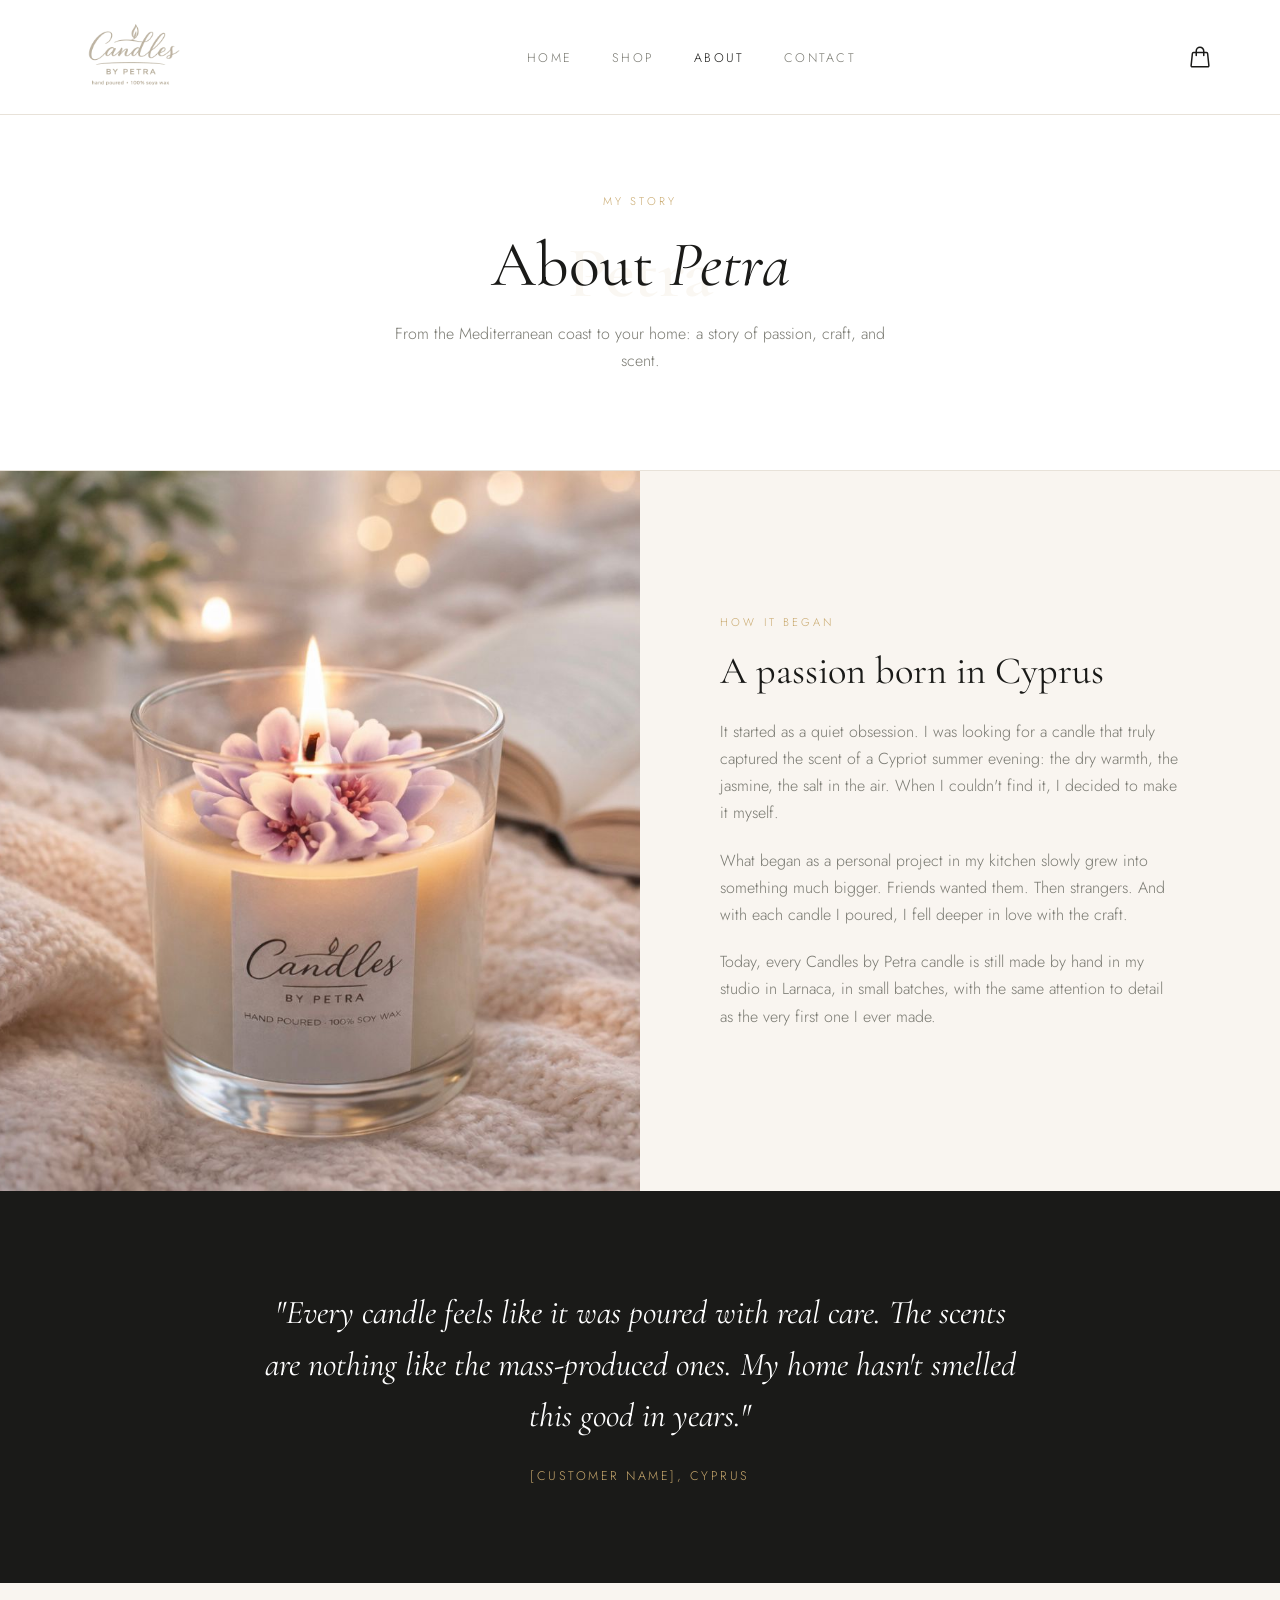
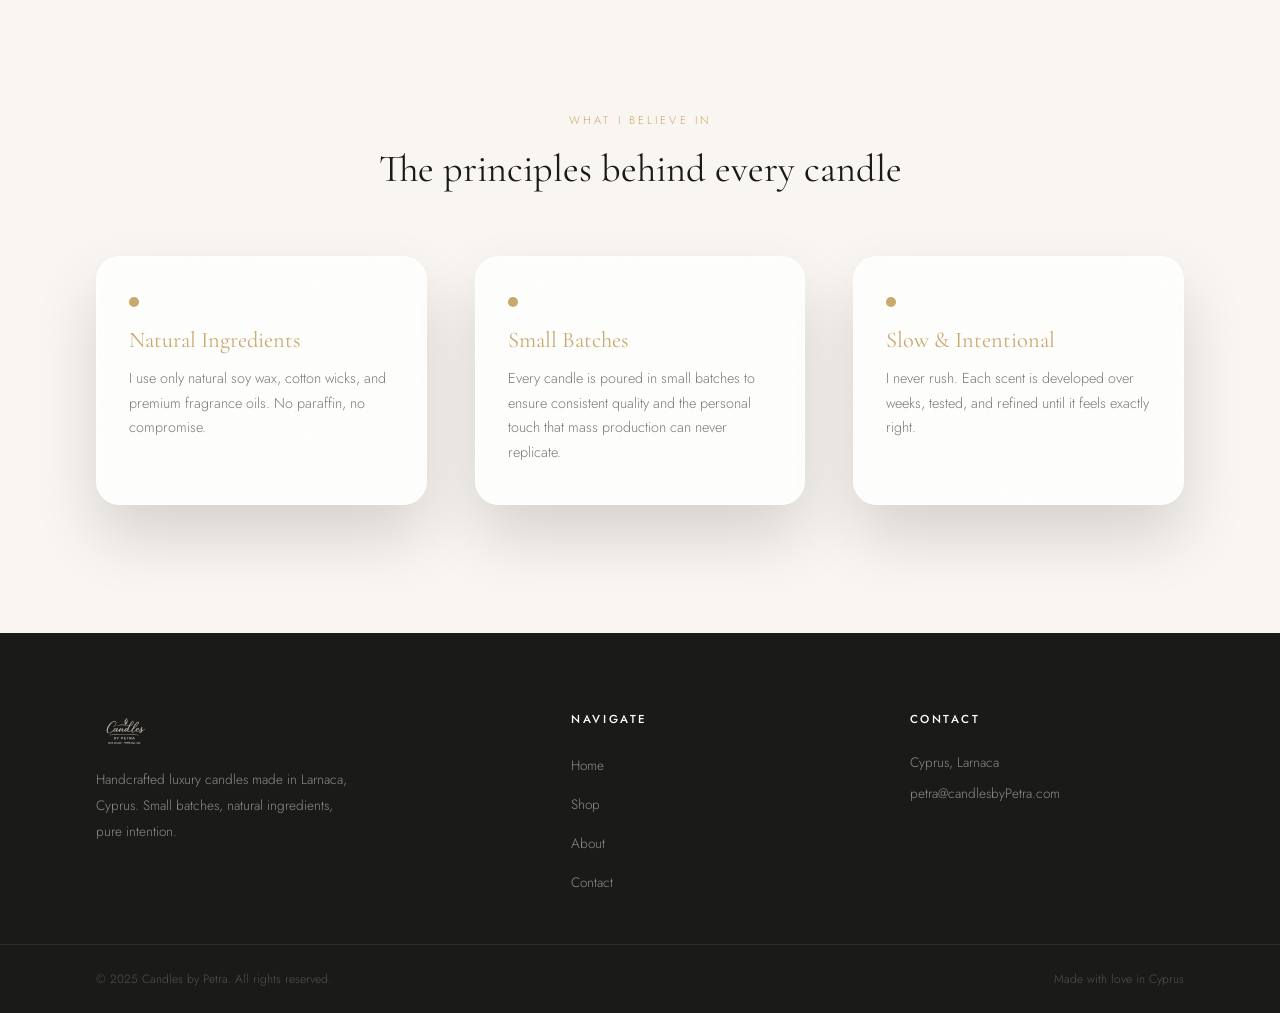
==== pages/about/about.html @ 999c13f8 "Make Návrh 1 a fully self-contained site Copy the live site's Shop/About/Contact pages (with their c" ====
<!DOCTYPE html>
<html lang="en">
<head>
  <meta charset="UTF-8">
  <meta name="viewport" content="width=device-width, initial-scale=1.0">
  <title>About — Candles by Petra</title>
  <meta name="description" content="The story behind Candles by Petra — handcrafted luxury candles made in Cyprus.">
  <link href="https://fonts.googleapis.com/css2?family=Cormorant+Garamond:ital,wght@0,300;0,400;0,600;1,400&family=Jost:wght@200;300;400;500&display=swap" rel="stylesheet">
  <link rel="stylesheet" href="../../css/style.css">
</head>
<body>

  <!-- NAV -->
  <nav>
    <a class="nav-logo" href="../../index.html">
      <img src="../../images/logo.png" alt="Candles by Petra">
    </a>
    <ul class="nav-links">
      <li><a href="../../index.html">Home</a></li>
      <li><a href="../shop/shop.html">Shop</a></li>
      <li><a href="about.html" class="active">About</a></li>
      <li><a href="../contact/contact.html">Contact</a></li>
    </ul>
    <button class="nav-hamburger" onclick="toggleMobileMenu()" aria-label="Menu">
      <svg width="22" height="16" viewBox="0 0 22 16" fill="none" stroke="currentColor" stroke-width="2" stroke-linecap="round">
        <line x1="0" y1="1" x2="22" y2="1"/><line x1="0" y1="8" x2="22" y2="8"/><line x1="0" y1="15" x2="22" y2="15"/>
      </svg>
    </button>
    <button class="cart-icon-btn" onclick="window.location.href='../shop/shop.html'">
      <svg xmlns="http://www.w3.org/2000/svg" fill="none" viewBox="0 0 24 24" stroke-width="1.5" stroke="currentColor">
        <path stroke-linecap="round" stroke-linejoin="round" d="M15.75 10.5V6a3.75 3.75 0 1 0-7.5 0v4.5m11.356-1.993 1.263 12c.07.665-.45 1.243-1.119 1.243H4.25a1.125 1.125 0 0 1-1.12-1.243l1.264-12A1.125 1.125 0 0 1 5.513 7.5h12.974c.576 0 1.059.435 1.119 1.007Z" />
      </svg>
      <span class="cart-badge" id="about-badge"></span>
    </button>
  </nav>

  <div id="mobile-menu" class="nav-mobile-menu">
    <button class="nav-mobile-close" onclick="toggleMobileMenu()">&times;</button>
    <a href="../../index.html">Home</a>
    <a href="../shop/shop.html">Shop</a>
    <a href="about.html" class="active">About</a>
    <a href="../contact/contact.html">Contact</a>
  </div>

  <!-- PAGE HEADER -->
  <div class="page-header">
    <span class="watermark-text">Petra</span>
    <span class="section-label">My Story</span>
    <h1>About <em>Petra</em></h1>
    <p>From the Mediterranean coast to your home: a story of passion, craft, and scent.</p>
  </div>

  <!-- STORY SECTION -->
  <section class="about-story">
    <div class="about-story-image">
      <img src="../../images/levander2.jpeg" alt="Petra crafting candles">
    </div>
    <div class="about-story-content">
      <span class="section-label">How it began</span>
      <h2>A passion born in Cyprus</h2>
      <p>
        It started as a quiet obsession. I was looking for a candle that truly captured the scent of a Cypriot summer evening: the dry warmth, the jasmine, the salt in the air. When I couldn't find it, I decided to make it myself.
      </p>
      <p>
        What began as a personal project in my kitchen slowly grew into something much bigger. Friends wanted them. Then strangers. And with each candle I poured, I fell deeper in love with the craft.
      </p>
      <p>
        Today, every Candles by Petra candle is still made by hand in my studio in Larnaca, in small batches, with the same attention to detail as the very first one I ever made.
      </p>
    </div>
  </section>

  <!-- TESTIMONIAL -->
  <section class="testimonial-section">
    <p class="testimonial-quote">"Every candle feels like it was poured with real care. The scents are nothing like the mass-produced ones. My home hasn't smelled this good in years."</p>
    <p class="testimonial-author">[Customer name], Cyprus</p>
  </section>

  <!-- VALUES -->
  <section class="about-values">
    <span class="section-label">What I believe in</span>
    <h2>The principles behind every candle</h2>

    <div class="values-grid">
      <div class="value-item card">
        <div class="origin-dot"></div>
        <h3>Natural Ingredients</h3>
        <p>I use only natural soy wax, cotton wicks, and premium fragrance oils. No paraffin, no compromise.</p>
      </div>
      <div class="value-item card">
        <div class="origin-dot"></div>
        <h3>Small Batches</h3>
        <p>Every candle is poured in small batches to ensure consistent quality and the personal touch that mass production can never replicate.</p>
      </div>
      <div class="value-item card">
        <div class="origin-dot"></div>
        <h3>Slow & Intentional</h3>
        <p>I never rush. Each scent is developed over weeks, tested, and refined until it feels exactly right.</p>
      </div>
    </div>
  </section>

  <!-- FOOTER -->
  <footer>
    <div class="footer-brand">
      <a class="footer-logo" href="../../index.html"><img src="../../images/logo.png" alt="Candles by Petra" style="height:38px;width:auto;"></a>
      <p>Handcrafted luxury candles made in Larnaca, Cyprus. Small batches, natural ingredients, pure intention.</p>
    </div>

    <div class="footer-col">
      <h4>Navigate</h4>
      <ul>
        <li><a href="../../index.html">Home</a></li>
        <li><a href="../shop/shop.html">Shop</a></li>
        <li><a href="about.html">About</a></li>
        <li><a href="../contact/contact.html">Contact</a></li>
      </ul>
    </div>

    <div class="footer-col">
      <h4>Contact</h4>
      <p>Cyprus, Larnaca</p>
      <p>petra@candlesbyPetra.com</p>
    </div>
  </footer>
  <div class="footer-bottom">
    <span>&copy; 2025 Candles by Petra. All rights reserved.</span>
    <span>Made with love in Cyprus</span>
  </div>

  <script>
    let mobileMenuScrollY = 0;
    function toggleMobileMenu(){
      const menu = document.getElementById('mobile-menu');
      const isOpen = menu.classList.toggle('open');
      if (isOpen) {
        mobileMenuScrollY = window.scrollY;
        document.body.style.position = 'fixed';
        document.body.style.top = -mobileMenuScrollY + 'px';
        document.body.style.width = '100%';
      } else {
        document.body.style.position = '';
        document.body.style.top = '';
        document.body.style.width = '';
        window.scrollTo(0, mobileMenuScrollY);
      }
    }
    const count = JSON.parse(localStorage.getItem('cbp_cart') || '[]').reduce((s,i) => s + i.qty, 0);
    const badge = document.getElementById('about-badge');
    if (count > 0) { badge.textContent = count; badge.style.display = 'flex'; }
  </script>
</body>
</html>
---- css/style.css ----
@import url('https://fonts.googleapis.com/css2?family=Cormorant+Garamond:ital,wght@0,300;0,400;0,500;1,300;1,400&family=Jost:wght@300;400;500&display=swap');

*, *::before, *::after {
  box-sizing: border-box;
  margin: 0;
  padding: 0;
}

:root {
  --cream: #f9f5f0;
  --white: #ffffff;
  --gold: #c9a96e;
  --gold-light: #e8d5b0;
  --dark: #1a1a18;
  --grey: #7a7a72;
  --border: #e8e2d9;
}

html {
  scroll-behavior: smooth;
}

body {
  background-color: var(--cream);
  color: var(--dark);
  font-family: 'Jost', sans-serif;
  font-weight: 300;
  font-size: 16px;
  line-height: 1.7;
}

h1, h2, h3, h4 {
  font-family: 'Cormorant Garamond', serif;
  font-weight: 400;
  line-height: 1.2;
}

a {
  color: inherit;
  text-decoration: none;
}

img {
  display: block;
  max-width: 100%;
}

/* ── NAV ── */

nav {
  position: fixed;
  top: 0;
  left: 0;
  right: 0;
  z-index: 100;
  display: flex;
  align-items: center;
  justify-content: space-between;
  padding: 0.75rem 4rem;
  background-color: rgba(255, 255, 255, 0.97);
  backdrop-filter: blur(8px);
  border-bottom: 1px solid var(--border);
}

.nav-logo {
  display: flex;
  align-items: center;
  gap: 0.6rem;
}

.nav-logo img {
  height: 90px;
  width: auto;
  object-fit: contain;
}

.nav-links {
  display: flex;
  gap: 2.5rem;
  list-style: none;
}

.nav-links a {
  font-size: 0.78rem;
  letter-spacing: 0.18em;
  text-transform: uppercase;
  color: var(--grey);
  transition: color 0.3s;
}

.nav-links a:hover,
.nav-links a.active {
  color: var(--dark);
}

/* ── HAMBURGER / MOBILE MENU ── */
.nav-hamburger {
  display: none;
  background: none; border: none; cursor: pointer;
  color: var(--grey); transition: color .2s;
  align-items: center; justify-content: center;
  width: 36px; height: 36px; flex-shrink: 0; padding: 0;
}
.nav-hamburger:hover { color: var(--dark); }

.nav-mobile-menu {
  display: none;
  position: fixed; inset: 0; z-index: 1000;
  background: rgba(249,245,240,.98);
  flex-direction: column; align-items: center; justify-content: center;
  gap: 2.5rem;
}
.nav-mobile-menu.open { display: flex; }
.nav-mobile-menu a {
  font-family: 'Cormorant Garamond', serif;
  font-size: 2.2rem; font-weight: 400; font-style: italic;
  color: rgba(26,26,24,.38); text-decoration: none;
  transition: color .25s;
}
.nav-mobile-menu a:hover,
.nav-mobile-menu a.active { color: var(--dark); }
.nav-mobile-close {
  position: absolute; top: 1.5rem; right: 1.5rem;
  background: none; border: none; cursor: pointer;
  color: rgba(26,26,24,.35); font-size: 2rem; line-height: 1;
  transition: color .2s; padding: .25rem;
}
.nav-mobile-close:hover { color: var(--dark); }

/* ── BUTTONS ── */

.btn {
  display: inline-block;
  padding: 0.85rem 2.5rem;
  font-family: 'Jost', sans-serif;
  font-size: 0.75rem;
  font-weight: 400;
  letter-spacing: 0.2em;
  text-transform: uppercase;
  transition: all 0.3s;
  cursor: pointer;
  border: none;
}

.btn-dark {
  background-color: var(--dark);
  color: var(--white);
}

.btn-dark:hover {
  background-color: var(--gold);
}

.btn-outline {
  background-color: transparent;
  color: var(--dark);
  border: 1px solid var(--dark);
}

.btn-outline:hover {
  background-color: var(--dark);
  color: var(--white);
}

.btn-gold {
  background-color: var(--gold);
  color: var(--white);
}

.btn-gold:hover {
  background-color: var(--dark);
}

/* ── GLASS CARD (shared component from homepage) ── */

.card {
  position: relative;
  background: rgba(255,255,255,.84);
  border-radius: 24px;
  border: 1px solid rgba(255,255,255,.75);
  box-shadow: 0 32px 64px rgba(0,0,0,.14);
}

.card::after {
  content: '';
  position: absolute; inset: 0; z-index: 99; pointer-events: none;
  background-image: url("data:image/svg+xml,%3Csvg viewBox='0 0 200 200' xmlns='http://www.w3.org/2000/svg'%3E%3Cfilter id='n'%3E%3CfeTurbulence type='fractalNoise' baseFrequency='0.75' numOctaves='4' stitchTiles='stitch'/%3E%3C/filter%3E%3Crect width='100%25' height='100%25' filter='url(%23n)' opacity='0.038'/%3E%3C/svg%3E");
  opacity: .5;
  border-radius: inherit;
}

/* ── ORIGIN BADGE (shared component from homepage) ── */

.origin-badge {
  display: inline-flex; align-items: center; gap: .5rem;
  background: rgba(255,255,255,.88);
  border: 1px solid rgba(255,255,255,.9); border-radius: 100px;
  padding: .3rem .85rem .3rem .55rem; width: fit-content;
  box-shadow: 0 2px 8px rgba(0,0,0,.05), 0 1px 0 rgba(255,255,255,.9) inset;
}

.origin-dot { width: 7px; height: 7px; border-radius: 50%; background: var(--gold); flex-shrink: 0; }
.origin-label { font-size: .6rem; letter-spacing: .16em; text-transform: uppercase; color: rgba(26,26,24,.5); }

/* ── PILL BUTTONS (shared component from homepage) ── */

.btn-pill {
  display: inline-flex; align-items: center; justify-content: center; gap: .55rem;
  padding: .75rem 1.7rem; border-radius: 100px;
  font-family: 'Jost', sans-serif; font-size: .68rem; letter-spacing: .15em; text-transform: uppercase;
  border: none; cursor: pointer;
  transition: transform .12s ease, box-shadow .12s ease;
}

.btn-pill-dark {
  background: linear-gradient(160deg,#2c2c2a,#1a1a18); color: #fff;
  box-shadow: 0 5px 16px rgba(0,0,0,.22), 0 1px 0 rgba(255,255,255,.09) inset, 0 -2px 0 rgba(0,0,0,.18) inset;
}
.btn-pill-dark:hover  { transform: translateY(-2px); box-shadow: 0 9px 22px rgba(0,0,0,.26), 0 1px 0 rgba(255,255,255,.09) inset; }
.btn-pill-dark:active { transform: translateY(1px);  box-shadow: 0 2px 8px rgba(0,0,0,.2), 0 -3px 5px rgba(0,0,0,.16) inset; }
.btn-pill-dark:disabled { opacity: .5; cursor: not-allowed; transform: none; }

.btn-pill-ghost {
  background: rgba(255,255,255,.5); color: var(--dark);
  border: 1px solid rgba(255,255,255,.8);
  box-shadow: 0 3px 10px rgba(0,0,0,.06), 0 1px 0 rgba(255,255,255,.95) inset;
  text-decoration: none;
}
.btn-pill-ghost:hover  { background: rgba(255,255,255,.75); transform: translateY(-2px); }
.btn-pill-ghost:active { transform: translateY(1px); }

/* ── WATERMARK TEXT (shared component from homepage) ── */

.watermark-text {
  position: absolute; top: 50%; left: 50%;
  transform: translate(-50%,-50%);
  font-family: 'Cormorant Garamond', serif;
  font-size: clamp(3.5rem,11vw,9rem);
  font-weight: 600; line-height: 1; white-space: nowrap; letter-spacing: -.01em;
  color: rgba(201,169,110,.09);
  pointer-events: none; z-index: 0; user-select: none;
}

/* ── SCROLL REVEAL ── */

.reveal {
  opacity: 0;
  transform: translateY(24px);
  transition: opacity .6s ease, transform .6s ease;
}
.reveal.is-visible {
  opacity: 1;
  transform: translateY(0);
}

/* ── SECTION LABEL ── */

.section-label {
  display: block;
  font-size: 0.7rem;
  letter-spacing: 0.28em;
  text-transform: uppercase;
  color: var(--gold);
  margin-bottom: 1rem;
}

/* ── PLACEHOLDER (dokud nejsou fotky) ── */

.placeholder {
  width: 100%;
  height: 100%;
  background-color: var(--gold-light);
  display: flex;
  align-items: center;
  justify-content: center;
  color: var(--gold);
  font-family: 'Cormorant Garamond', serif;
  font-size: 0.9rem;
  letter-spacing: 0.1em;
}

/* ── HERO ── */

.hero {
  min-height: 100vh;
  display: grid;
  grid-template-columns: 1fr 1fr;
  padding-top: 80px;
}

.hero-content {
  display: flex;
  flex-direction: column;
  justify-content: center;
  padding: 6rem 4rem 6rem 6rem;
}

.hero-title {
  font-size: clamp(3rem, 5vw, 5.5rem);
  font-weight: 300;
  margin-bottom: 1.5rem;
  line-height: 1.1;
}

.hero-title em {
  font-style: italic;
  color: var(--gold);
}

.hero-subtitle {
  font-size: 1rem;
  color: var(--grey);
  margin-bottom: 2.5rem;
  max-width: 380px;
}

.hero-image {
  overflow: hidden;
  position: relative;
}

.hero-image img {
  width: 100%;
  height: 100%;
  object-fit: cover;
}

/* ── FEATURED PRODUCTS ── */

.featured {
  padding: 8rem 6rem;
  background-color: var(--white);
}

.featured-header {
  display: flex;
  align-items: flex-end;
  justify-content: space-between;
  margin-bottom: 4rem;
}

.featured-header h2 {
  font-size: clamp(2rem, 3vw, 3rem);
}

.products-grid {
  display: grid;
  grid-template-columns: repeat(3, 1fr);
  gap: 2.5rem;
}

.product-card {
  cursor: pointer;
}

.product-image {
  aspect-ratio: 3/4;
  overflow: hidden;
  margin-bottom: 1.25rem;
  position: relative;
}

.product-image img {
  width: 100%;
  height: 100%;
  object-fit: cover;
  transition: transform 0.6s ease;
}

.product-card:hover .product-image img,
.product-card:hover .product-image .placeholder {
  transform: scale(1.04);
}

.product-card:hover .placeholder {
  transform: scale(1.04);
}

.product-name {
  font-family: 'Cormorant Garamond', serif;
  font-size: 1.3rem;
  margin-bottom: 0.25rem;
}

.product-scent {
  font-size: 0.8rem;
  color: var(--grey);
  letter-spacing: 0.05em;
  margin-bottom: 0.5rem;
}

.product-price {
  font-size: 0.9rem;
  color: var(--gold);
  font-weight: 500;
}

/* ── ABOUT TEASER ── */

.about-teaser {
  display: grid;
  grid-template-columns: 1fr 1fr;
  min-height: 70vh;
}

.about-teaser-image {
  overflow: hidden;
}

.about-teaser-image img {
  width: 100%;
  height: 100%;
  object-fit: cover;
}

.about-teaser-content {
  display: flex;
  flex-direction: column;
  justify-content: center;
  padding: 6rem;
  background-color: var(--dark);
  color: var(--white);
}

.about-teaser-content .section-label {
  color: var(--gold);
}

.about-teaser-content h2 {
  font-size: clamp(2rem, 3vw, 3rem);
  margin-bottom: 1.5rem;
  color: var(--white);
}

.about-teaser-content p {
  color: rgba(255,255,255,0.6);
  margin-bottom: 2.5rem;
  max-width: 420px;
}

.about-teaser-content .btn-outline {
  color: var(--white);
  border-color: rgba(255,255,255,0.4);
}

.about-teaser-content .btn-outline:hover {
  background-color: var(--gold);
  border-color: var(--gold);
}

/* ── INSTAGRAM ── */

.instagram {
  padding: 8rem 6rem;
  text-align: center;
}

.instagram h2 {
  font-size: clamp(2rem, 3vw, 3rem);
  margin-bottom: 0.5rem;
}

.instagram-handle {
  display: block;
  font-size: 0.82rem;
  color: var(--gold);
  letter-spacing: 0.18em;
  margin-bottom: 3rem;
}

.instagram-grid {
  display: grid;
  grid-template-columns: repeat(4, 1fr);
  gap: 1rem;
  margin-bottom: 3rem;
}

.instagram-item {
  aspect-ratio: 1;
  overflow: hidden;
}

.instagram-item img {
  width: 100%;
  height: 100%;
  object-fit: cover;
  transition: transform 0.4s ease;
}

.instagram-item:hover img,
.instagram-item:hover .placeholder {
  transform: scale(1.05);
}

/* ── FOOTER ── */

footer {
  background-color: var(--dark);
  color: rgba(255,255,255,0.5);
  padding: 5rem 6rem 3rem;
  display: grid;
  grid-template-columns: 1.5fr 1fr 1fr;
  gap: 4rem;
}

.footer-logo {
  font-family: 'Cormorant Garamond', serif;
  font-size: 1.5rem;
  color: var(--white);
  margin-bottom: 1rem;
  display: block;
}

.footer-logo span {
  color: var(--gold);
}

.footer-brand p {
  font-size: 0.85rem;
  line-height: 1.9;
  max-width: 260px;
}

.footer-col h4 {
  color: var(--white);
  font-family: 'Jost', sans-serif;
  font-size: 0.72rem;
  font-weight: 500;
  letter-spacing: 0.22em;
  text-transform: uppercase;
  margin-bottom: 1.5rem;
}

.footer-col ul {
  list-style: none;
  display: flex;
  flex-direction: column;
  gap: 0.75rem;
}

.footer-col a {
  font-size: 0.85rem;
  color: rgba(255,255,255,0.5);
  transition: color 0.3s;
}

.footer-col a:hover {
  color: var(--gold);
}

.footer-col p {
  font-size: 0.85rem;
  margin-bottom: 0.5rem;
}

.footer-bottom {
  background-color: var(--dark);
  border-top: 1px solid rgba(255,255,255,0.08);
  padding: 1.5rem 6rem;
  font-size: 0.75rem;
  color: rgba(255,255,255,0.25);
  display: flex;
  justify-content: space-between;
}

/* ── PAGE HEADER ── */

.page-header {
  position: relative;
  overflow: hidden;
  padding: 12rem 6rem 6rem;
  text-align: center;
  background-color: var(--white);
  border-bottom: 1px solid var(--border);
}

.page-header .watermark-text { top: 58%; font-size: clamp(2.5rem, 6vw, 4.5rem); }

.page-header .section-label,
.page-header h1,
.page-header p { position: relative; z-index: 1; }

.page-header h1 {
  font-size: clamp(3rem, 5vw, 5rem);
  margin-bottom: 1rem;
}

.page-header p {
  color: var(--grey);
  max-width: 500px;
  margin: 0 auto;
  font-size: 1rem;
}

/* ── SHOP PAGE ── */

.shop-section {
  padding: 6rem;
  background-color: var(--cream);
}

.shop-grid {
  display: grid;
  grid-template-columns: repeat(3, 1fr);
  gap: 3rem;
}

.product-card.card { overflow: hidden; }

.product-card .product-image { margin-bottom: 0; }

.product-card-body { padding: 1.5rem 1.5rem 1.75rem; }

.product-card .origin-badge { margin-bottom: 1rem; }

.product-card .btn-pill { width: 100%; margin-top: 1.1rem; }

/* ── ABOUT PAGE ── */

.about-story {
  display: grid;
  grid-template-columns: 1fr 1fr;
  min-height: 80vh;
}

.about-story-image {
  overflow: hidden;
}

.about-story-image img {
  width: 100%;
  height: 100%;
  object-fit: cover;
}

.about-story-content {
  padding: 7rem 5rem;
  display: flex;
  flex-direction: column;
  justify-content: center;
}

.about-story-content h2 {
  font-size: clamp(2rem, 3vw, 2.8rem);
  margin-bottom: 1.5rem;
}

.about-story-content p {
  color: var(--grey);
  margin-bottom: 1.25rem;
  max-width: 460px;
}

.about-values {
  padding: 8rem 6rem;
  background-color: var(--cream);
  text-align: center;
}

.about-values h2 {
  font-size: clamp(2rem, 3vw, 3rem);
  margin-bottom: 4rem;
}

.values-grid {
  display: grid;
  grid-template-columns: repeat(3, 1fr);
  gap: 3rem;
}

.value-item.card {
  padding: 2.5rem 2rem;
  text-align: left;
}

.value-item .origin-dot { width: 10px; height: 10px; margin-bottom: 1.25rem; }

.value-item h3 {
  font-size: 1.4rem;
  margin-bottom: 0.75rem;
  color: var(--gold);
}

.value-item p {
  font-size: 0.9rem;
  color: var(--grey);
}

/* ── TESTIMONIAL ── */

.testimonial-section {
  background-color: var(--dark);
  color: var(--white);
  padding: 6rem;
  text-align: center;
}

.testimonial-quote {
  font-family: 'Cormorant Garamond', serif;
  font-style: italic;
  font-weight: 400;
  font-size: clamp(1.5rem, 2.6vw, 2.3rem);
  line-height: 1.55;
  max-width: 760px;
  margin: 0 auto 1.5rem;
  color: var(--white);
}

.testimonial-author {
  font-size: 0.78rem;
  letter-spacing: 0.2em;
  text-transform: uppercase;
  color: var(--gold);
}

/* ── CONTACT PAGE ── */

.contact-section {
  display: grid;
  grid-template-columns: 1fr 1fr;
  min-height: 80vh;
  padding-top: 80px;
}

.contact-info {
  padding: 7rem 5rem;
  background-color: var(--dark);
  color: var(--white);
  display: flex;
  flex-direction: column;
  justify-content: center;
}

.contact-info .section-label {
  color: var(--gold);
}

.contact-info h2 {
  font-size: clamp(2rem, 3vw, 3rem);
  color: var(--white);
  margin-bottom: 1.5rem;
}

.contact-info p {
  color: rgba(255,255,255,0.6);
  margin-bottom: 2.5rem;
  max-width: 380px;
}

.contact-detail {
  margin-bottom: 1.25rem;
}

.contact-detail-label {
  font-size: 0.72rem;
  letter-spacing: 0.2em;
  text-transform: uppercase;
  color: var(--gold);
  margin-bottom: 0.25rem;
}

.contact-detail-value {
  font-size: 0.95rem;
  color: rgba(255,255,255,0.8);
}

.contact-form-wrap {
  padding: 7rem 5rem;
  background-color: var(--cream);
  display: flex;
  flex-direction: column;
  justify-content: center;
}

.contact-form-wrap h2 {
  font-size: clamp(1.8rem, 2.5vw, 2.5rem);
  margin-bottom: 2.5rem;
}

.contact-form-wrap .checkout-field textarea { height: 130px; }

/* ── CART ICON IN NAV ── */

.cart-icon-btn {
  background: none;
  border: none;
  cursor: pointer;
  position: relative;
  padding: 0.25rem;
  display: flex;
  align-items: center;
  color: var(--dark);
  transition: color 0.3s;
}

.cart-icon-btn:hover {
  color: var(--gold);
}

.cart-icon-btn svg {
  width: 24px;
  height: 24px;
}

.cart-badge {
  display: none;
  position: absolute;
  top: -4px;
  right: -6px;
  background-color: var(--gold);
  color: var(--white);
  font-size: 0.65rem;
  font-weight: 500;
  width: 18px;
  height: 18px;
  border-radius: 50%;
  align-items: center;
  justify-content: center;
  font-family: 'Jost', sans-serif;
}

/* ── CART OVERLAY ── */

#cart-overlay {
  display: none;
  position: fixed;
  inset: 0;
  background: rgba(0,0,0,0.45);
  z-index: 200;
}

#cart-overlay.active {
  display: block;
}

/* ── CART DRAWER ── */

#cart-drawer {
  position: fixed;
  top: 0;
  right: 0;
  width: 400px;
  max-width: 100vw;
  height: 100vh;
  background: var(--white);
  z-index: 201;
  display: flex;
  flex-direction: column;
  transform: translateX(100%);
  transition: transform 0.4s ease;
}

#cart-drawer.active {
  transform: translateX(0);
}

.cart-header {
  display: flex;
  align-items: center;
  justify-content: space-between;
  padding: 1.75rem 2rem;
  border-bottom: 1px solid var(--border);
}

.cart-header h3 {
  font-size: 1.4rem;
}

.cart-header-close {
  background: none;
  border: none;
  font-size: 1.8rem;
  font-weight: 300;
  cursor: pointer;
  color: var(--grey);
  line-height: 1;
  transition: color 0.2s;
}

.cart-header-close:hover {
  color: var(--dark);
}

#cart-items {
  flex: 1;
  overflow-y: auto;
  padding: 1.5rem 2rem;
}

.cart-empty {
  color: var(--grey);
  font-size: 0.9rem;
  text-align: center;
  padding: 3rem 0;
}

.cart-item {
  display: flex;
  align-items: center;
  justify-content: space-between;
  gap: 1rem;
  padding: 1.25rem 0;
  border-bottom: 1px solid var(--border);
}

.cart-item-info {
  flex: 1;
}

.cart-item-name {
  font-family: 'Cormorant Garamond', serif;
  font-size: 1.05rem;
  margin-bottom: 0.2rem;
}

.cart-item-price {
  font-size: 0.82rem;
  color: var(--gold);
  font-weight: 500;
}

.cart-item-controls {
  display: flex;
  align-items: center;
  gap: 0.5rem;
}

.qty-btn {
  background: none;
  border: 1px solid var(--border);
  width: 28px;
  height: 28px;
  cursor: pointer;
  font-size: 1rem;
  display: flex;
  align-items: center;
  justify-content: center;
  color: var(--dark);
  transition: all 0.2s;
}

.qty-btn:hover {
  background-color: var(--dark);
  color: var(--white);
  border-color: var(--dark);
}

.qty-num {
  font-size: 0.9rem;
  min-width: 20px;
  text-align: center;
}

.cart-remove {
  background: none;
  border: none;
  font-size: 1.3rem;
  color: var(--grey);
  cursor: pointer;
  margin-left: 0.25rem;
  line-height: 1;
  transition: color 0.2s;
}

.cart-remove:hover {
  color: var(--dark);
}

.cart-footer {
  padding: 1.5rem 2rem 2rem;
  border-top: 1px solid var(--border);
}

.cart-total-row {
  display: flex;
  justify-content: space-between;
  align-items: center;
  margin-bottom: 1.25rem;
  font-family: 'Cormorant Garamond', serif;
  font-size: 1.3rem;
}

.cart-total-row span:last-child {
  color: var(--gold);
  font-weight: 500;
}

.btn-checkout {
  display: block;
  width: 100%;
  padding: 1rem;
  background-color: var(--dark);
  color: var(--white);
  font-family: 'Jost', sans-serif;
  font-size: 0.75rem;
  font-weight: 400;
  letter-spacing: 0.2em;
  text-transform: uppercase;
  border: none;
  cursor: pointer;
  transition: background-color 0.3s;
  margin-bottom: 0.75rem;
}

.btn-checkout:hover {
  background-color: var(--gold);
}

.cart-note {
  font-size: 0.75rem;
  color: var(--grey);
  text-align: center;
  line-height: 1.5;
}

/* ── CART STEPS ── */

#cart-step-1, #cart-step-2 {
  display: flex;
  flex-direction: column;
  flex: 1;
  overflow: hidden;
  min-height: 0;
}

/* ── CHECKOUT FORM STEP ── */

.checkout-header {
  display: flex;
  align-items: center;
  gap: 0.75rem;
  padding: 1.5rem 2rem 1rem;
  border-bottom: 1px solid var(--border);
}

.checkout-back-btn {
  background: none;
  border: none;
  cursor: pointer;
  color: var(--grey);
  font-size: 1.3rem;
  line-height: 1;
  padding: 0.25rem;
  transition: color 0.2s;
}

.checkout-back-btn:hover {
  color: var(--dark);
}

.checkout-header h3 {
  font-family: 'Cormorant Garamond', serif;
  font-size: 1.3rem;
  font-weight: 400;
}

.checkout-body {
  flex: 1;
  overflow-y: auto;
  padding: 1.5rem 2rem;
}

.checkout-summary {
  background: var(--cream);
  border: 1px solid var(--border);
  border-radius: 4px;
  padding: 1rem 1.25rem;
  margin-bottom: 1.75rem;
}

.checkout-summary-row {
  display: flex;
  justify-content: space-between;
  font-size: 0.85rem;
  color: var(--grey);
  padding: 0.2rem 0;
}

.checkout-summary-total {
  display: flex;
  justify-content: space-between;
  font-family: 'Cormorant Garamond', serif;
  font-size: 1.1rem;
  border-top: 1px solid var(--border);
  margin-top: 0.6rem;
  padding-top: 0.6rem;
  color: var(--dark);
}

.checkout-summary-total span:last-child {
  color: var(--gold);
  font-weight: 500;
}

.checkout-form-row {
  display: grid;
  grid-template-columns: 1fr 1fr;
  gap: 1rem;
}

.checkout-field {
  display: flex;
  flex-direction: column;
  gap: 0.35rem;
  margin-bottom: 1rem;
}

.checkout-field label {
  font-size: 0.72rem;
  letter-spacing: 0.12em;
  text-transform: uppercase;
  color: var(--grey);
}

.checkout-field input,
.checkout-field textarea {
  padding: 0.65rem 0.85rem;
  border: 1px solid var(--border);
  background: var(--white);
  font-family: 'Jost', sans-serif;
  font-size: 0.9rem;
  font-weight: 300;
  color: var(--dark);
  outline: none;
  transition: border-color 0.2s;
  border-radius: 2px;
}

.checkout-field input:focus,
.checkout-field textarea:focus {
  border-color: var(--gold);
}

.checkout-field textarea {
  resize: none;
  height: 80px;
}

.checkout-submit {
  display: block;
  width: 100%;
  padding: 1rem;
  background-color: var(--gold);
  color: var(--white);
  font-family: 'Jost', sans-serif;
  font-size: 0.75rem;
  font-weight: 400;
  letter-spacing: 0.2em;
  text-transform: uppercase;
  border: none;
  cursor: pointer;
  transition: background-color 0.3s;
  margin-top: 0.5rem;
}

.checkout-submit:hover {
  background-color: var(--dark);
}

/* ── FLAME EFFECT ── */

.flame {
  position: absolute;
  top: 14px;
  left: 50%;
  transform: translateX(-50%);
  width: 18px;
  height: 30px;
  opacity: 0;
  transition: opacity 0.4s ease;
  pointer-events: none;
  z-index: 3;
}

.flame::before {
  content: '';
  position: absolute;
  bottom: 0;
  left: 50%;
  transform: translateX(-50%);
  width: 16px;
  height: 28px;
  background: radial-gradient(ellipse at 50% 90%, #fff 0%, #ffe566 18%, #ff9500 55%, #ff3300 82%, transparent 100%);
  border-radius: 50% 50% 30% 30% / 60% 60% 40% 40%;
  filter: blur(0.5px);
  animation: flicker 0.5s ease-in-out infinite alternate;
}

.flame::after {
  content: '';
  position: absolute;
  bottom: 0;
  left: 50%;
  transform: translateX(-50%);
  width: 10px;
  height: 10px;
  background: rgba(255, 210, 60, 0.5);
  border-radius: 50%;
  filter: blur(5px);
  animation: glow 0.5s ease-in-out infinite alternate;
}

.product-card:hover .flame {
  opacity: 1;
}

@keyframes flicker {
  0%   { transform: translateX(-50%) scaleX(1)    scaleY(1)    rotate(-3deg); filter: blur(0.5px); }
  100% { transform: translateX(-50%) scaleX(0.78) scaleY(1.18) rotate(3deg);  filter: blur(1px);   }
}

@keyframes glow {
  0%   { opacity: 0.5; transform: translateX(-50%) scale(1);   }
  100% { opacity: 1;   transform: translateX(-50%) scale(1.6); }
}

/* ── PRODUCT CARD HOVER ── */

.product-card {
  transition: transform 0.35s ease;
}

.product-card:hover {
  transform: translateY(-8px);
}

.product-image {
  box-shadow: 0 0 0 rgba(0,0,0,0);
  transition: box-shadow 0.35s ease;
}

.product-card:hover .product-image {
  box-shadow: 0 24px 48px rgba(0,0,0,0.13);
}

.product-image img {
  cursor: zoom-in;
}

/* ── LIGHTBOX ── */

#lightbox {
  display: none;
  position: fixed;
  inset: 0;
  background: rgba(10, 10, 8, 0.88);
  z-index: 999;
  align-items: center;
  justify-content: center;
  padding: 2rem;
  cursor: pointer;
}

#lightbox.active {
  display: flex;
}

#lightbox-img {
  max-width: 88vw;
  max-height: 88vh;
  object-fit: contain;
  cursor: default;
  box-shadow: 0 40px 80px rgba(0,0,0,0.5);
}

#lightbox-close {
  position: fixed;
  top: 1.25rem;
  right: 1.75rem;
  color: rgba(255,255,255,0.8);
  font-size: 2.2rem;
  font-weight: 300;
  font-family: 'Jost', sans-serif;
  line-height: 1;
  background: none;
  border: none;
  cursor: pointer;
  transition: color 0.2s;
  z-index: 1000;
}

#lightbox-close:hover {
  color: var(--gold);
}

/* ── HOW TO ORDER ── */

.how-order-section {
  padding: 6rem 4rem;
  text-align: center;
  background: var(--cream);
}

.how-order-section h2 {
  font-family: 'Cormorant Garamond', serif;
  font-size: 2.4rem;
  font-weight: 400;
  margin: 0.5rem 0 3.5rem;
}

.how-order-section h2 em { font-style: italic; }

.how-order-steps {
  display: grid;
  grid-template-columns: repeat(4, 1fr);
  gap: 2rem;
  max-width: 1100px;
  margin: 0 auto;
}

.how-order-step {
  display: flex;
  flex-direction: column;
  align-items: center;
  gap: 0.9rem;
}

.how-order-num {
  width: 42px; height: 42px;
  border-radius: 50%;
  background: var(--gold);
  color: #fff;
  font-family: 'Cormorant Garamond', serif;
  font-size: 1.1rem;
  display: flex; align-items: center; justify-content: center;
  flex-shrink: 0;
}

.how-order-step h4 {
  font-family: 'Cormorant Garamond', serif;
  font-size: 1.15rem;
  font-weight: 400;
}

.how-order-step p {
  font-size: 0.85rem;
  color: var(--grey);
  line-height: 1.65;
  max-width: 220px;
}

/* ── RESPONSIVE ── */

@media (max-width: 1024px) {
  nav { padding: 1.25rem 2rem; }
  .hero { grid-template-columns: 1fr; min-height: auto; }
  .hero-image { height: 60vh; }
  .hero-content { padding: 4rem 2.5rem; }
  .featured { padding: 5rem 2.5rem; }
  .products-grid { grid-template-columns: repeat(2, 1fr); }
  .about-teaser { grid-template-columns: 1fr; }
  .about-teaser-image { height: 50vh; }
  .about-teaser-content { padding: 4rem 2.5rem; }
  .instagram { padding: 5rem 2.5rem; }
  .instagram-grid { grid-template-columns: repeat(2, 1fr); }
  footer { grid-template-columns: 1fr 1fr; padding: 4rem 2.5rem 2.5rem; gap: 2rem; }
  .footer-bottom { padding: 1rem 2.5rem; }
  .page-header { padding: 8rem 2.5rem 4rem; }
  .shop-section { padding: 4rem 2.5rem; }
  .shop-grid { grid-template-columns: repeat(2, 1fr); }
  .about-story { grid-template-columns: 1fr; }
  .about-story-image { height: 50vh; }
  .about-story-content { padding: 4rem 2.5rem; }
  .about-values { padding: 5rem 2.5rem; }
  .values-grid { grid-template-columns: 1fr; gap: 2rem; }
  .testimonial-section { padding: 4rem 2.5rem; }
  .contact-section { grid-template-columns: 1fr; }
  .contact-info { padding: 5rem 2.5rem; }
  .contact-form-wrap { padding: 4rem 2.5rem; }
  .how-order-section { padding: 5rem 2.5rem; }
  .how-order-steps { grid-template-columns: repeat(2, 1fr); }
}

@media (max-width: 600px) {
  nav { padding: 0.75rem 1.25rem; }
  .nav-logo img { height: 42px; }
  .nav-links { display: none; }
  .nav-hamburger { display: flex; }
  .hero-content { padding: 3rem 1.5rem; }
  .featured { padding: 4rem 1.5rem; }
  .products-grid { grid-template-columns: 1fr; }
  .featured-header { flex-direction: column; align-items: flex-start; gap: 1rem; }
  .about-teaser-content { padding: 3rem 1.5rem; }
  .instagram { padding: 4rem 1.5rem; }
  footer { grid-template-columns: 1fr; padding: 3rem 1.5rem 2rem; }
  .footer-bottom { padding: 1rem 1.5rem; flex-direction: column; gap: 0.5rem; }
  .shop-section { padding: 2.5rem 1rem; }
  .shop-grid { grid-template-columns: repeat(2, 1fr); gap: 1rem 0.75rem; }
  .product-card-body { padding: 1rem 1rem 1.25rem; }
  .product-card .origin-badge { margin-bottom: 0.6rem; padding: 0.22rem 0.6rem 0.22rem 0.4rem; }
  .product-card .origin-label { font-size: 0.52rem; }
  .product-name { font-size: 1.05rem; }
  .product-scent { font-size: 0.7rem; }
  .product-price { font-size: 0.82rem; }
  .product-card .btn-pill { padding: 0.6rem 0.9rem; font-size: 0.6rem; margin-top: 0.75rem; }
  .about-story-content { padding: 3rem 1.5rem; }
  .about-values { padding: 4rem 1.5rem; }
  .testimonial-section { padding: 3.5rem 1.5rem; }
  .contact-info { padding: 4rem 1.5rem; }
  .contact-form-wrap { padding: 3rem 1.5rem; }
  .how-order-section { padding: 4rem 1.5rem; }
  .how-order-steps { grid-template-columns: 1fr; gap: 2.5rem; }
  .how-order-step p { max-width: none; }
}
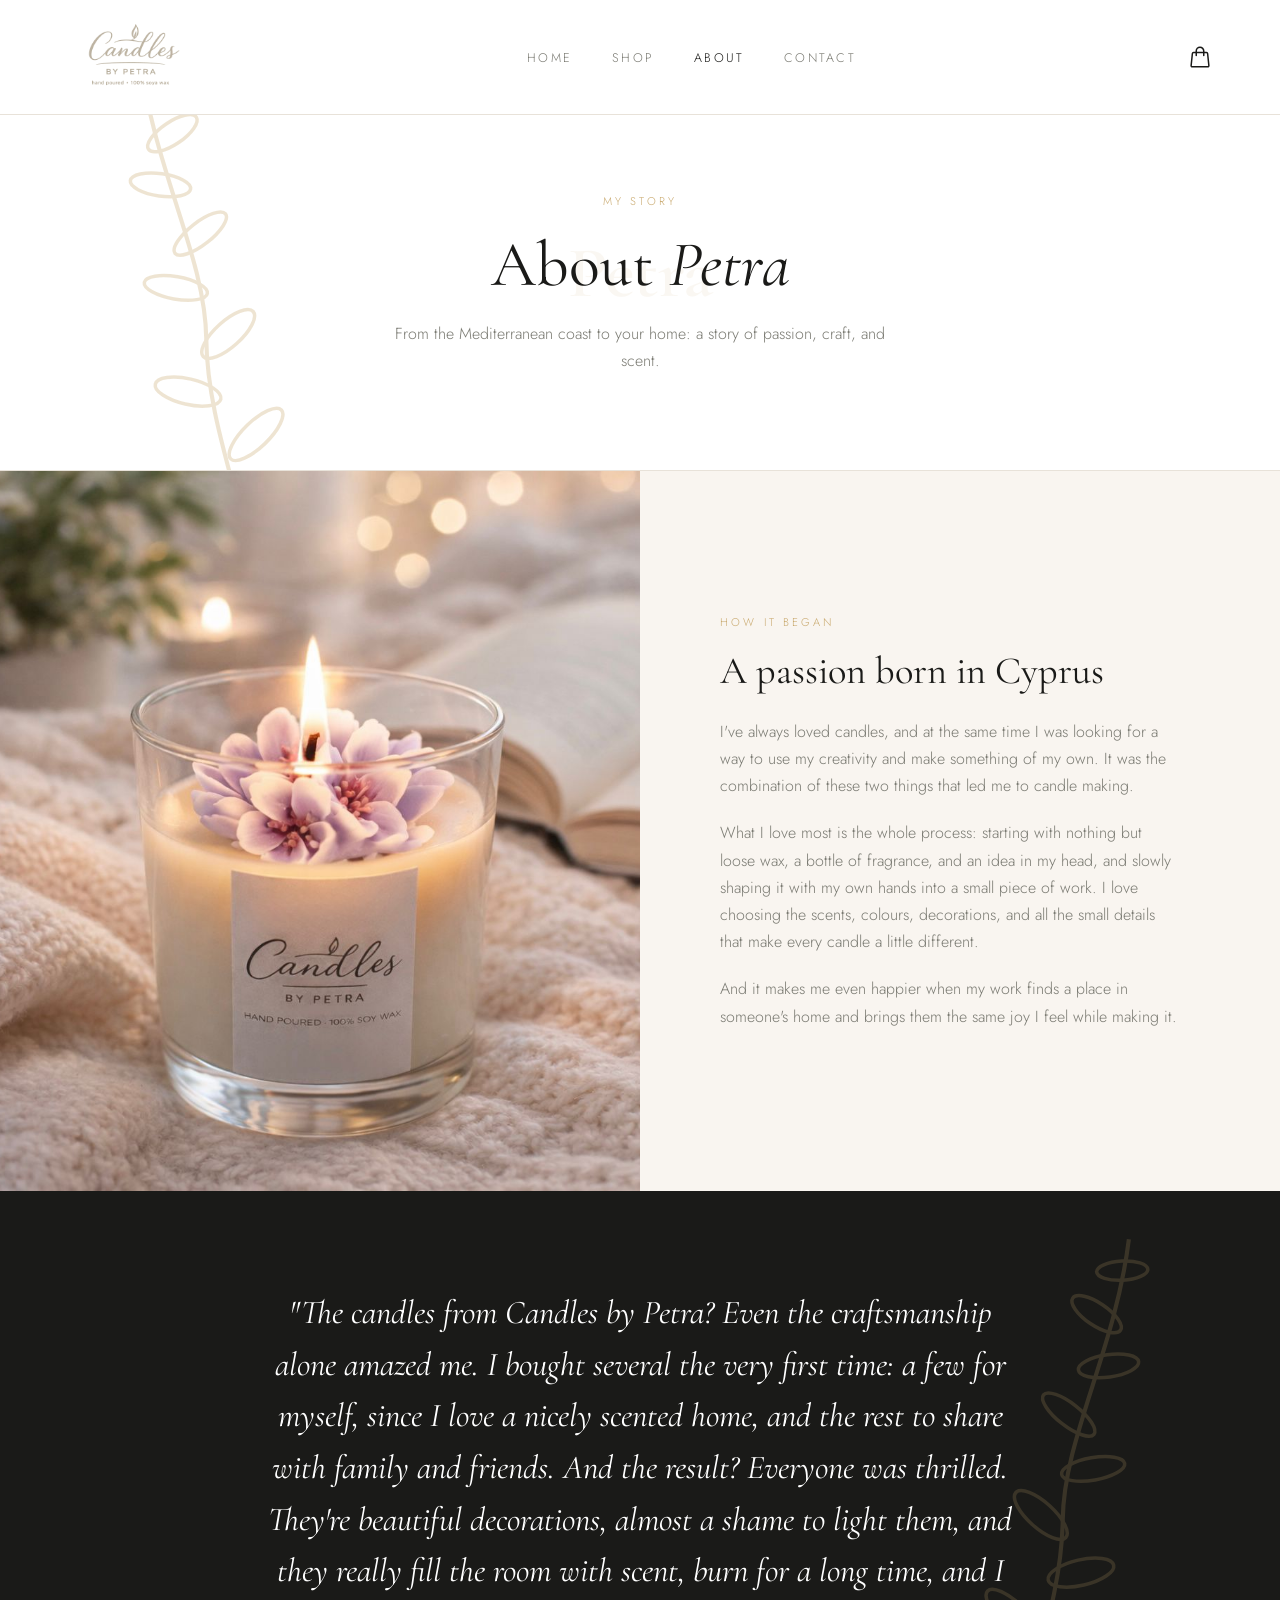
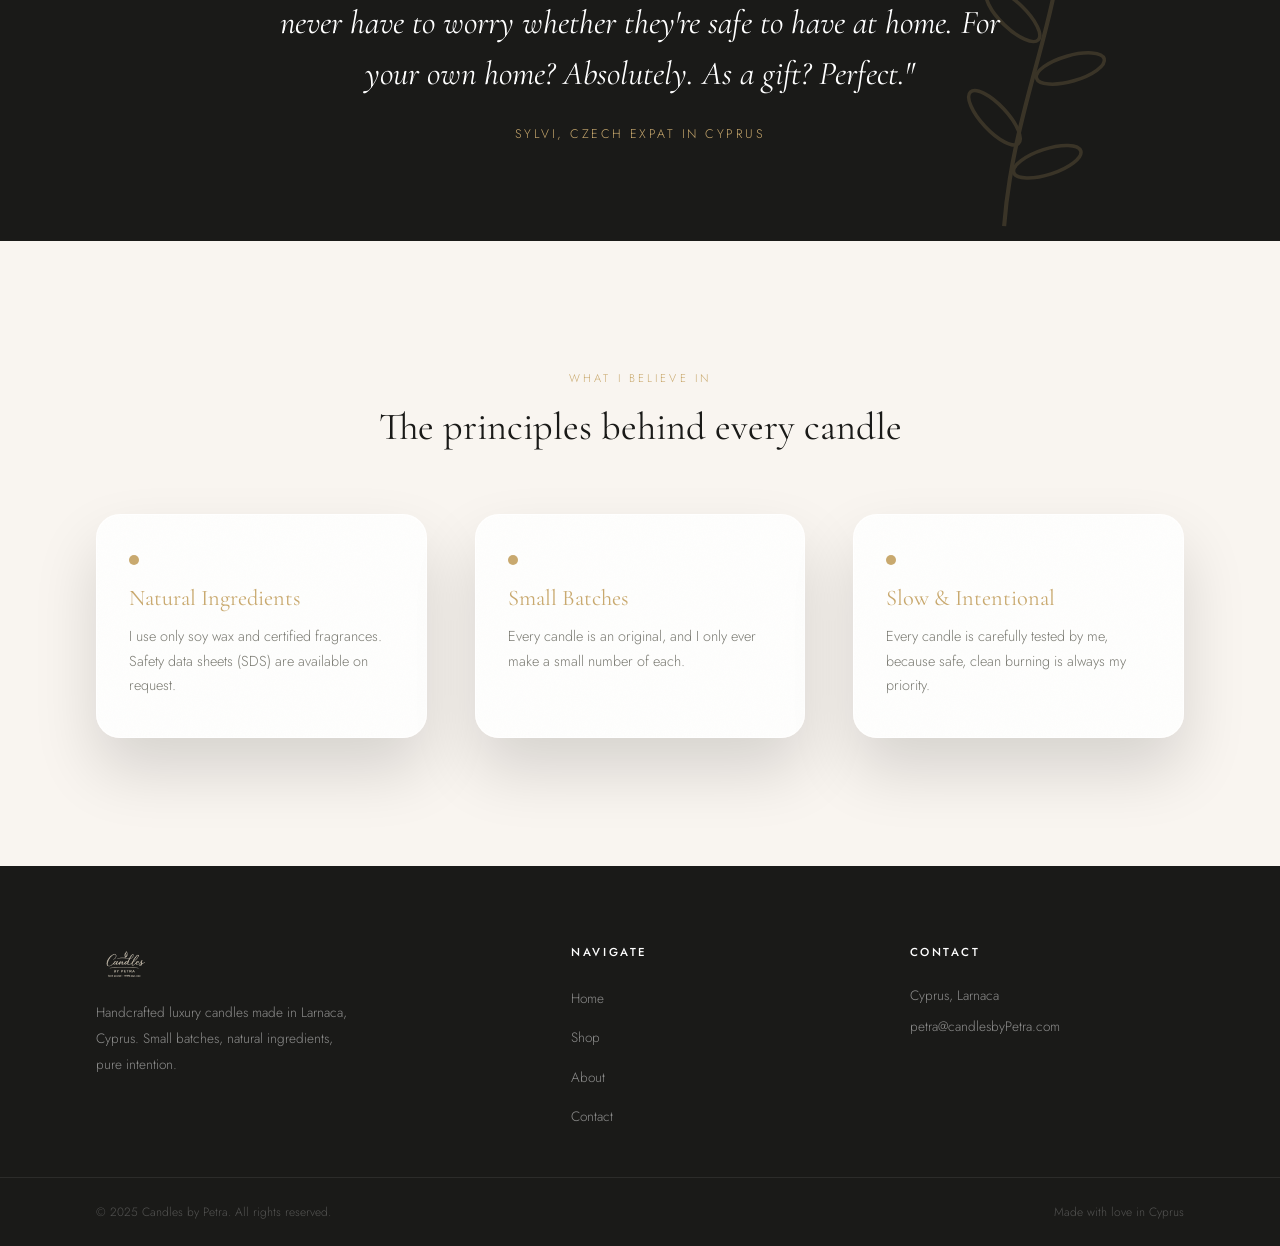
==== commit a9de64a6: "Update copy with Petra's real texts, add botanical motifs, discontinue 4 candles Same content update" ====
--- a/pages/about/about.html
+++ b/pages/about/about.html
@@ -43,7 +43,7 @@
   </div>
 
   <!-- PAGE HEADER -->
-  <div class="page-header">
+  <div class="page-header motif-olive">
     <span class="watermark-text">Petra</span>
     <span class="section-label">My Story</span>
     <h1>About <em>Petra</em></h1>
@@ -59,21 +59,21 @@
       <span class="section-label">How it began</span>
       <h2>A passion born in Cyprus</h2>
       <p>
-        It started as a quiet obsession. I was looking for a candle that truly captured the scent of a Cypriot summer evening: the dry warmth, the jasmine, the salt in the air. When I couldn't find it, I decided to make it myself.
+        I've always loved candles, and at the same time I was looking for a way to use my creativity and make something of my own. It was the combination of these two things that led me to candle making.
       </p>
       <p>
-        What began as a personal project in my kitchen slowly grew into something much bigger. Friends wanted them. Then strangers. And with each candle I poured, I fell deeper in love with the craft.
+        What I love most is the whole process: starting with nothing but loose wax, a bottle of fragrance, and an idea in my head, and slowly shaping it with my own hands into a small piece of work. I love choosing the scents, colours, decorations, and all the small details that make every candle a little different.
       </p>
       <p>
-        Today, every Candles by Petra candle is still made by hand in my studio in Larnaca, in small batches, with the same attention to detail as the very first one I ever made.
+        And it makes me even happier when my work finds a place in someone's home and brings them the same joy I feel while making it.
       </p>
     </div>
   </section>
 
   <!-- TESTIMONIAL -->
-  <section class="testimonial-section">
-    <p class="testimonial-quote">"Every candle feels like it was poured with real care. The scents are nothing like the mass-produced ones. My home hasn't smelled this good in years."</p>
-    <p class="testimonial-author">[Customer name], Cyprus</p>
+  <section class="testimonial-section motif-olive">
+    <p class="testimonial-quote">"The candles from Candles by Petra? Even the craftsmanship alone amazed me. I bought several the very first time: a few for myself, since I love a nicely scented home, and the rest to share with family and friends. And the result? Everyone was thrilled. They're beautiful decorations, almost a shame to light them, and they really fill the room with scent, burn for a long time, and I never have to worry whether they're safe to have at home. For your own home? Absolutely. As a gift? Perfect."</p>
+    <p class="testimonial-author">Sylvi, Czech expat in Cyprus</p>
   </section>
 
   <!-- VALUES -->
@@ -85,17 +85,17 @@
       <div class="value-item card">
         <div class="origin-dot"></div>
         <h3>Natural Ingredients</h3>
-        <p>I use only natural soy wax, cotton wicks, and premium fragrance oils. No paraffin, no compromise.</p>
+        <p>I use only soy wax and certified fragrances. Safety data sheets (SDS) are available on request.</p>
       </div>
       <div class="value-item card">
         <div class="origin-dot"></div>
         <h3>Small Batches</h3>
-        <p>Every candle is poured in small batches to ensure consistent quality and the personal touch that mass production can never replicate.</p>
+        <p>Every candle is an original, and I only ever make a small number of each.</p>
       </div>
       <div class="value-item card">
         <div class="origin-dot"></div>
         <h3>Slow & Intentional</h3>
-        <p>I never rush. Each scent is developed over weeks, tested, and refined until it feels exactly right.</p>
+        <p>Every candle is carefully tested by me, because safe, clean burning is always my priority.</p>
       </div>
     </div>
   </section>
--- a/css/style.css
+++ b/css/style.css
@@ -239,6 +239,50 @@
   font-weight: 600; line-height: 1; white-space: nowrap; letter-spacing: -.01em;
   color: rgba(201,169,110,.09);
   pointer-events: none; z-index: 0; user-select: none;
+}
+
+/* ── BOTANICAL MOTIFS (decorative line art, same "faint watermark" language) ── */
+
+.motif-olive::before,
+.motif-lavender::before {
+  content: '';
+  position: absolute;
+  width: 320px; height: 640px;
+  background-repeat: no-repeat;
+  background-size: contain;
+  opacity: .3;
+  pointer-events: none;
+  z-index: 0;
+}
+
+.motif-olive::before {
+  background-image: url("data:image/svg+xml,%3Csvg xmlns='http://www.w3.org/2000/svg' viewBox='0 0 200 400'%3E%3Cpath d='M100,395 C90,320 108,260 96,200 C86,150 106,90 100,20' fill='none' stroke='%23c9a96e' stroke-width='2.6'/%3E%3Cg fill='none' stroke='%23c9a96e' stroke-width='2.2'%3E%3Cellipse cx='118' cy='350' rx='22' ry='8' transform='rotate(-30 118 350)'/%3E%3Cellipse cx='80' cy='330' rx='22' ry='8' transform='rotate(35 80 330)'/%3E%3Cellipse cx='120' cy='290' rx='22' ry='8' transform='rotate(-28 120 290)'/%3E%3Cellipse cx='78' cy='265' rx='22' ry='8' transform='rotate(32 78 265)'/%3E%3Cellipse cx='114' cy='230' rx='21' ry='8' transform='rotate(-25 114 230)'/%3E%3Cellipse cx='82' cy='200' rx='21' ry='8' transform='rotate(30 82 200)'/%3E%3Cellipse cx='108' cy='165' rx='20' ry='7' transform='rotate(-22 108 165)'/%3E%3Cellipse cx='86' cy='135' rx='20' ry='7' transform='rotate(26 86 135)'/%3E%3Cellipse cx='104' cy='100' rx='19' ry='7' transform='rotate(-20 104 100)'/%3E%3Cellipse cx='90' cy='70' rx='18' ry='7' transform='rotate(22 90 70)'/%3E%3Cellipse cx='100' cy='40' rx='16' ry='6' transform='rotate(-15 100 40)'/%3E%3C/g%3E%3C/svg%3E");
+}
+
+.motif-lavender::before {
+  background-image: url("data:image/svg+xml,%3Csvg xmlns='http://www.w3.org/2000/svg' viewBox='0 0 200 400'%3E%3Cpath d='M100,395 L100,140' fill='none' stroke='%23c9a96e' stroke-width='2.6'/%3E%3Cpath d='M100,340 C70,335 55,315 60,290' fill='none' stroke='%23c9a96e' stroke-width='2'/%3E%3Cpath d='M100,300 C130,295 145,275 140,250' fill='none' stroke='%23c9a96e' stroke-width='2'/%3E%3Cg fill='none' stroke='%23c9a96e' stroke-width='2'%3E%3Cellipse cx='100' cy='130' rx='10' ry='15'/%3E%3Cellipse cx='84' cy='118' rx='10' ry='15' transform='rotate(-18 84 118)'/%3E%3Cellipse cx='116' cy='118' rx='10' ry='15' transform='rotate(18 116 118)'/%3E%3Cellipse cx='92' cy='100' rx='10' ry='15' transform='rotate(-12 92 100)'/%3E%3Cellipse cx='108' cy='100' rx='10' ry='15' transform='rotate(12 108 100)'/%3E%3Cellipse cx='100' cy='80' rx='9' ry='14'/%3E%3Cellipse cx='86' cy='68' rx='9' ry='13' transform='rotate(-15 86 68)'/%3E%3Cellipse cx='114' cy='68' rx='9' ry='13' transform='rotate(15 114 68)'/%3E%3Cellipse cx='100' cy='45' rx='8' ry='12'/%3E%3Cellipse cx='100' cy='18' rx='7' ry='10'/%3E%3C/g%3E%3C/svg%3E");
+}
+
+.page-header.motif-lavender::before { top: 20px; right: 40px; transform: rotate(10deg); }
+.page-header.motif-olive::before    { top: 20px; left: 40px; transform: rotate(-12deg) scaleX(-1); }
+
+.hero-content { position: relative; overflow: hidden; }
+.hero-content > * { position: relative; z-index: 1; }
+.hero-content.motif-lavender::before { bottom: -40px; left: 20px; transform: rotate(-8deg); }
+
+.testimonial-section { position: relative; overflow: hidden; }
+.testimonial-quote, .testimonial-author { position: relative; z-index: 1; }
+.testimonial-section.motif-olive::before { top: 10px; right: 4%; transform: rotate(12deg); opacity: .18; }
+
+.contact-info { position: relative; overflow: hidden; }
+.contact-info > * { position: relative; z-index: 1; }
+.contact-info.motif-olive::before { bottom: -50px; right: -60px; transform: rotate(12deg) scaleX(-1); opacity: .22; }
+
+@media (max-width: 700px) {
+  .motif-olive::before, .motif-lavender::before { width: 200px; height: 400px; opacity: .18; }
+}
+@media (max-width: 480px) {
+  .motif-olive::before, .motif-lavender::before { display: none; }
 }
 
 /* ── SCROLL REVEAL ── */
